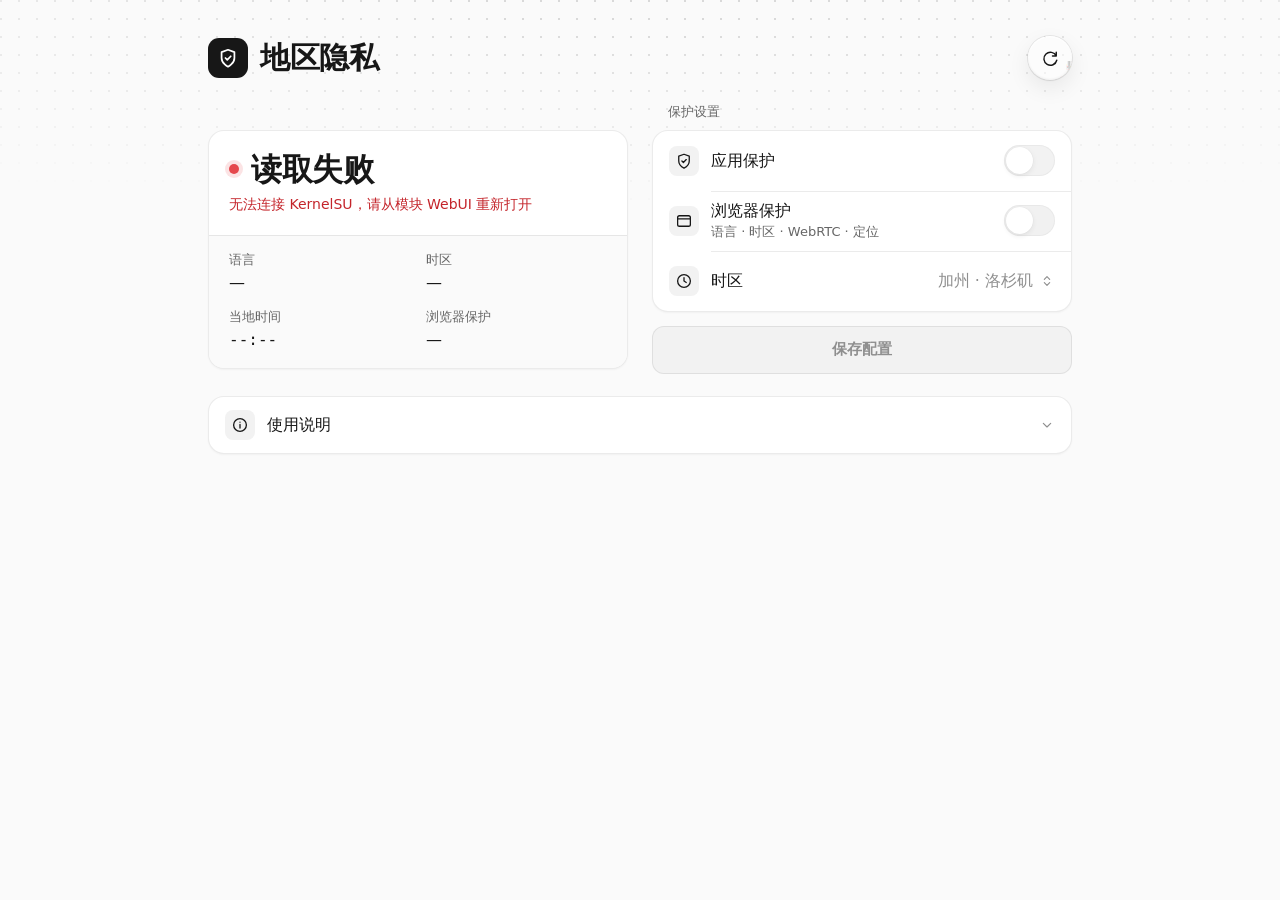
==== ksu-module/webroot/index.html @ 0f2ae7e0 "Region Guard 1.8: KernelSU + LSPosed + Zygisk region privacy module KernelSU module (WebUI, state sy" ====
<!doctype html>
<html lang="zh-CN">
<head>
  <meta charset="utf-8">
  <meta name="viewport" content="width=device-width, initial-scale=1, viewport-fit=cover">
  <meta name="color-scheme" content="light dark">
  <meta http-equiv="Content-Security-Policy" content="default-src 'none'; script-src 'self'; style-src 'self'; img-src 'self' data:; connect-src 'none'; base-uri 'none'; form-action 'none'; object-src 'none'">
  <title>地区隐私</title>
  <link rel="stylesheet" href="style.css?v=1.8">
  <script type="module" src="app.js?v=1.8"></script>
</head>
<body>
  <svg class="symbols" aria-hidden="true" xmlns="http://www.w3.org/2000/svg">
    <defs id="lens-defs"></defs>
    <symbol id="icon-shield" viewBox="0 0 24 24">
      <path d="M12 21.5s7-3.4 7-9.6V5.6L12 3 5 5.6v6.3c0 6.2 7 9.6 7 9.6Z"/>
      <path d="m9.2 12 2 2 3.8-3.9"/>
    </symbol>
    <symbol id="icon-refresh" viewBox="0 0 24 24">
      <path d="M19.5 5v4.5H15m4.5 0a7.8 7.8 0 1 0 .6 5.2"/>
    </symbol>
    <symbol id="icon-browser" viewBox="0 0 24 24">
      <rect x="3.5" y="5" width="17" height="14" rx="2.5"/>
      <path d="M3.5 9.2h17"/>
    </symbol>
    <symbol id="icon-clock" viewBox="0 0 24 24">
      <circle cx="12" cy="12" r="8.5"/>
      <path d="M12 7.5V12l3 2"/>
    </symbol>
    <symbol id="icon-selector" viewBox="0 0 24 24">
      <path d="m8 9.5 4-4 4 4M8 14.5l4 4 4-4"/>
    </symbol>
    <symbol id="icon-chevron" viewBox="0 0 24 24">
      <path d="m6.5 9.5 5.5 5.5 5.5-5.5"/>
    </symbol>
    <symbol id="icon-check" viewBox="0 0 24 24">
      <path d="m5 12.5 4.5 4.5L19 7.5"/>
    </symbol>
    <symbol id="icon-close" viewBox="0 0 24 24">
      <path d="m7 7 10 10M7 17 17 7"/>
    </symbol>
    <symbol id="icon-info" viewBox="0 0 24 24">
      <circle cx="12" cy="12" r="8.5"/>
      <path d="M12 11.2V16m0-7.8h.01"/>
    </symbol>
  </svg>

  <main class="page">
    <header class="nav">
      <span class="brand" aria-hidden="true">
        <svg class="icon"><use href="#icon-shield"/></svg>
      </span>
      <h1>地区隐私</h1>
      <button id="refresh" class="icon-button glass" type="button" aria-label="刷新状态" title="刷新状态">
        <svg class="icon" aria-hidden="true"><use href="#icon-refresh"/></svg>
      </button>
    </header>

    <div class="layout">
      <section id="hero" class="card status" data-state="loading" aria-label="保护状态">
        <div class="status-head" role="status">
          <p class="status-line">
            <span class="status-dot" aria-hidden="true"></span>
            <span id="status">读取中…</span>
          </p>
          <p id="status-detail" class="status-detail" hidden></p>
        </div>
        <dl class="meta">
          <div class="meta-item">
            <dt>语言</dt>
            <dd id="meta-language">—</dd>
          </div>
          <div class="meta-item">
            <dt>时区</dt>
            <dd id="meta-zone">—</dd>
          </div>
          <div class="meta-item">
            <dt>当地时间</dt>
            <dd id="meta-time" class="mono">--:--</dd>
          </div>
          <div class="meta-item">
            <dt>浏览器保护</dt>
            <dd id="meta-browsers">—</dd>
          </div>
        </dl>
      </section>

      <section class="section" aria-labelledby="settings-title">
        <h2 id="settings-title" class="section-header">保护设置</h2>
        <form id="settings">
          <div class="list">
            <label class="row" for="enabled">
              <span class="tile" aria-hidden="true">
                <svg class="icon"><use href="#icon-shield"/></svg>
              </span>
              <span id="enabled-label" class="row-title">应用保护</span>
              <span class="switch">
                <input id="enabled" type="checkbox" role="switch" aria-labelledby="enabled-label" disabled>
                <span class="switch-track" aria-hidden="true"></span>
              </span>
            </label>

            <label class="row" for="browsers">
              <span class="tile" aria-hidden="true">
                <svg class="icon"><use href="#icon-browser"/></svg>
              </span>
              <span class="row-text">
                <span id="browsers-label" class="row-title">浏览器保护</span>
                <span id="browsers-detail" class="row-subtitle">语言 · 时区 · WebRTC · 定位</span>
              </span>
              <span class="switch">
                <input id="browsers" type="checkbox" role="switch" aria-labelledby="browsers-label" aria-describedby="browsers-detail" disabled>
                <span class="switch-track" aria-hidden="true"></span>
              </span>
            </label>

            <div class="row zone-row">
              <span class="tile" aria-hidden="true">
                <svg class="icon"><use href="#icon-clock"/></svg>
              </span>
              <label id="zone-label" for="zone" class="row-title">时区</label>
              <div class="picker">
                <select id="zone" disabled>
                  <option value="America/Los_Angeles">加州 · 洛杉矶</option>
                  <option value="America/New_York">美国东部 · 纽约</option>
                  <option value="Asia/Tokyo">日本 · 东京</option>
                  <option value="Europe/London">英国 · 伦敦</option>
                  <option value="UTC">UTC</option>
                </select>
                <button id="zone-trigger" type="button" aria-haspopup="dialog" aria-controls="zone-dialog"
                  aria-expanded="false" aria-labelledby="zone-label zone-value" hidden disabled>
                  <span id="zone-value"></span>
                </button>
                <svg class="icon picker-icon" aria-hidden="true"><use href="#icon-selector"/></svg>
              </div>
            </div>
          </div>
          <button id="save" class="button primary" type="submit" disabled>保存配置</button>
          <p id="feedback" class="section-footer" role="status"></p>
        </form>
      </section>

      <details class="list disclosure">
        <summary class="row">
          <span class="tile" aria-hidden="true">
            <svg class="icon"><use href="#icon-info"/></svg>
          </span>
          <span class="row-title">使用说明</span>
          <svg class="icon disclosure-chevron" aria-hidden="true"><use href="#icon-chevron"/></svg>
        </summary>
        <div class="disclosure-body">
          <p>保存后，强行停止并重新打开目标应用才会生效。应用保护依赖已启用的 LSPosed，时区按当地规则自动处理夏令时。</p>
          <p>浏览器保护作用于 LSPosed 勾选的浏览器及其打开的所有网站。Chrome 和 Edge 每次启动时重设网页语言与定位权限，并禁止 WebRTC 绕过代理发送 UDP。</p>
          <p>Chrome 和 Edge 冷启动后第一个网页的时区由 Zygisk 部分修正，安装后重启一次生效。Via 冷启动后的第一个网页仍可能读到系统时区，也无法限制 WebRTC，靠 VPN 保持同一出口。</p>
        </div>
      </details>
    </div>
  </main>

  <dialog id="zone-dialog" class="sheet-dialog" aria-labelledby="zone-title">
    <div class="sheet glass">
      <header class="sheet-header">
        <h2 id="zone-title">选择时区</h2>
        <button id="zone-close" class="close-button" type="button" aria-label="关闭">
          <svg class="icon" aria-hidden="true"><use href="#icon-close"/></svg>
        </button>
      </header>
      <ul id="zone-options" class="list zone-options" role="list"></ul>
    </div>
  </dialog>

  <template id="zone-option">
    <li>
      <button type="button" class="zone-option">
        <span class="zone-option-label row-title"></span>
        <span class="zone-offset mono"></span>
        <svg class="icon zone-check" aria-hidden="true"><use href="#icon-check"/></svg>
      </button>
    </li>
  </template>
</body>
</html>
---- ksu-module/webroot/style.css ----
/*
 * Region Guard WebUI 1.5
 * Palette: Geist-style neutral scale with one blue accent and status colors.
 * Layout: SwiftUI-style large title and inset grouped lists.
 * Material: Liquid Glass only on floating controls (refresh button, time zone sheet).
 */
:root {
  color-scheme: light dark;
  --sans: system-ui, -apple-system, "Segoe UI", Roboto, "Noto Sans CJK SC", "PingFang SC", sans-serif;
  --mono: ui-monospace, "SFMono-Regular", "Roboto Mono", "Droid Sans Mono", Menlo, Consolas, monospace;
  font: 16px/1.5 var(--sans);
  -webkit-text-size-adjust: 100%;

  --bg: #fafafa;
  --bg-subtle: #fafafa;
  --surface: #ffffff;
  --fill: #f2f2f2;
  --fill-pressed: #ebebeb;
  --border: #00000014;
  --border-strong: #0000002e;
  --text: #171717;
  --text-2: #666666;
  --text-3: #8f8f8f;
  --accent: #0070f3;
  --accent-text: #0062d1;
  --primary: #171717;
  --on-primary: #ffffff;
  --switch-off: #e5e5e5;
  --grid-dot: #00000021;

  --green: #1f9d55;
  --green-text: #18794e;
  --green-soft: #1f9d5526;
  --amber: #f5a623;
  --amber-text: #9a5b00;
  --amber-soft: #f5a62333;
  --red: #e5484d;
  --red-text: #c4252b;
  --red-soft: #e5484d26;
  --gray: #a1a1a1;
  --gray-soft: #a1a1a12e;

  --shadow-card: 0 1px 2px #0000000a;
  --radius-card: 16px;

  --glass-tint: #ffffff73;
  --sheet-surface: #f5f5f5;
  --glass-edge: #00000014;
  --glass-rim: #ffffff;
  --glass-rim-low: #ffffffb3;
  --glass-highlight: #ffffffd9;
  --glass-shade: #0000000d;
  --glass-shadow: 0 1px 2px #0000000f, 0 8px 22px #00000014;
  --glass-fill: #0000000d;
  --scrim: #0000004d;
}

@media (prefers-color-scheme: dark) {
  :root {
    --bg: #000000;
    --bg-subtle: #000000;
    --surface: #0a0a0a;
    --fill: #1f1f1f;
    --fill-pressed: #262626;
    --border: #ffffff1f;
    --border-strong: #ffffff3d;
    --text: #ededed;
    --text-2: #a1a1a1;
    --text-3: #707070;
    --accent: #0a72ef;
    --accent-text: #52a8ff;
    --primary: #ededed;
    --on-primary: #0a0a0a;
    --switch-off: #333333;
    --grid-dot: #ffffff24;

    --green: #3ecf8e;
    --green-text: #5fd39a;
    --green-soft: #3ecf8e29;
    --amber: #f5a623;
    --amber-text: #ffb224;
    --amber-soft: #f5a62329;
    --red: #ff5a5f;
    --red-text: #ff6b70;
    --red-soft: #ff5a5f29;
    --gray: #707070;
    --gray-soft: #7070702e;

    --shadow-card: 0 0 #0000;

    --glass-tint: #ffffff12;
    --sheet-surface: #141414;
    --glass-edge: #ffffff17;
    --glass-rim: #ffffffa6;
    --glass-rim-low: #ffffff40;
    --glass-highlight: #ffffff33;
    --glass-shade: #00000066;
    --glass-shadow: 0 1px 2px #0000004d, 0 10px 28px #00000099;
    --glass-fill: #ffffff1a;
    --scrim: #00000099;
  }
}

* { box-sizing: border-box; }

body {
  min-height: 100vh;
  margin: 0;
  color: var(--text);
  background: var(--bg);
  -webkit-font-smoothing: antialiased;
}

/* Faint Geist-style dot grid behind the title; it also gives the glass something to refract. */
body::before {
  position: absolute;
  z-index: -1;
  top: 0;
  right: 0;
  left: 0;
  height: 300px;
  content: "";
  pointer-events: none;
  background-image: radial-gradient(circle at 1px 1px, var(--grid-dot) 1px, transparent 1.5px);
  background-size: 18px 18px;
  -webkit-mask-image: radial-gradient(130% 100% at 50% 0%, #000 10%, transparent 72%);
  mask-image: radial-gradient(130% 100% at 50% 0%, #000 10%, transparent 72%);
}

button, select, input { font: inherit; }

button {
  color: inherit;
  cursor: pointer;
  -webkit-tap-highlight-color: transparent;
}

button:disabled { cursor: default; }
label, summary { -webkit-tap-highlight-color: transparent; }

:where(button, select, input, summary):focus-visible {
  outline: 2px solid var(--accent);
  outline-offset: 2px;
}

.symbols {
  position: absolute;
  width: 0;
  height: 0;
  overflow: hidden;
}

.icon {
  display: block;
  width: 20px;
  height: 20px;
  flex: none;
  fill: none;
  stroke: currentColor;
  stroke-width: 1.75;
  stroke-linecap: round;
  stroke-linejoin: round;
}

.mono {
  font-family: var(--mono);
  font-variant-numeric: tabular-nums;
  letter-spacing: 0;
}

/* Page and navigation */

.page {
  max-width: 920px;
  margin: 0 auto;
  padding: max(20px, env(safe-area-inset-top)) max(16px, env(safe-area-inset-right))
    max(28px, env(safe-area-inset-bottom)) max(16px, env(safe-area-inset-left));
}

.nav {
  display: flex;
  align-items: center;
  gap: 12px;
  margin: 4px 0 22px;
}

.brand {
  display: grid;
  width: 40px;
  height: 40px;
  flex: none;
  place-items: center;
  border-radius: 11px;
  color: var(--on-primary);
  background: var(--primary);
}

.brand .icon { width: 22px; height: 22px; stroke-width: 1.9; }

.nav h1 {
  min-width: 0;
  margin: 0;
  font-size: clamp(1.6rem, 7vw, 1.9rem);
  font-weight: 700;
  line-height: 1.15;
  letter-spacing: -.01em;
}

.icon-button {
  display: grid;
  width: 44px;
  height: 44px;
  flex: none;
  place-items: center;
  margin-left: auto;
  padding: 0;
  border: 0;
  border-radius: 50%;
  color: var(--text);
}

.icon-button[aria-busy="true"] .icon { animation: spin .9s linear infinite; }

.layout { display: grid; gap: 22px; }

/* Liquid Glass material: tint, specular rim, soft shadow, optional SVG refraction (glass.js). */

.glass {
  position: relative;
  isolation: isolate;
  background: var(--surface);
  box-shadow: 0 0 0 1px var(--glass-edge), var(--glass-shadow);
}

.glass::before,
.glass::after {
  position: absolute;
  z-index: -1;
  inset: 0;
  content: "";
  border-radius: inherit;
  pointer-events: none;
}

.glass::before {
  padding: 1px;
  background: linear-gradient(140deg, var(--glass-rim), transparent 34%, transparent 64%, var(--glass-rim-low));
  -webkit-mask: linear-gradient(#000 0 0) content-box, linear-gradient(#000 0 0);
  -webkit-mask-composite: xor;
  mask: linear-gradient(#000 0 0) content-box exclude, linear-gradient(#000 0 0);
}

.glass::after {
  box-shadow: inset 0 1px 1px var(--glass-highlight), inset 0 -1px 2px var(--glass-shade);
}

@supports (backdrop-filter: blur(1px)) or (-webkit-backdrop-filter: blur(1px)) {
  .glass {
    --glass-blur: 1px;
    background: var(--glass-tint);
    -webkit-backdrop-filter: blur(var(--glass-blur)) saturate(170%);
    backdrop-filter: blur(var(--glass-blur)) saturate(170%);
  }

  .glass.lens {
    -webkit-backdrop-filter: blur(var(--glass-blur)) var(--lens) saturate(170%);
    backdrop-filter: blur(var(--glass-blur)) var(--lens) saturate(170%);
  }
}

/* Status card (Geist deployment-card layout) */

.card {
  overflow: hidden;
  border: 1px solid var(--border);
  border-radius: var(--radius-card);
  background: var(--surface);
  box-shadow: var(--shadow-card);
}

.status {
  --dot: var(--gray);
  --dot-soft: var(--gray-soft);
}

.status[data-state="active"] { --dot: var(--green); --dot-soft: var(--green-soft); }
.status[data-state="pending"] { --dot: var(--amber); --dot-soft: var(--amber-soft); }
.status[data-state="error"] { --dot: var(--red); --dot-soft: var(--red-soft); }

.status-head { padding: 20px; }

.status-line {
  display: flex;
  align-items: center;
  gap: 12px;
  margin: 0;
  font-size: clamp(1.6rem, 7.4vw, 1.95rem);
  font-weight: 700;
  line-height: 1.2;
  letter-spacing: -.01em;
}

.status-dot {
  position: relative;
  width: 10px;
  height: 10px;
  flex: none;
  border-radius: 50%;
  background: var(--dot);
  box-shadow: 0 0 0 4px var(--dot-soft);
}

.status-dot::after {
  position: absolute;
  inset: 0;
  content: "";
  border-radius: inherit;
  background: var(--dot);
  opacity: 0;
}

.status-detail {
  margin: 6px 0 0;
  color: var(--text-2);
  font-size: 14px;
}

.status[data-state="error"] .status-detail { color: var(--red-text); }

.meta {
  display: grid;
  grid-template-columns: minmax(0, 1fr) minmax(0, 1fr);
  gap: 14px 16px;
  margin: 0;
  padding: 15px 20px 17px;
  border-top: 1px solid var(--border);
  background: var(--bg-subtle);
}

.meta-item { min-width: 0; }

.meta dt {
  color: var(--text-2);
  font-size: 13px;
  line-height: 1.4;
}

.meta dd {
  margin: 3px 0 0;
  font-size: 16px;
  font-weight: 500;
  line-height: 1.35;
  overflow-wrap: anywhere;
}

/* Inset grouped list (SwiftUI Form) */

.section-header {
  margin: 0 0 8px;
  padding: 0 16px;
  color: var(--text-2);
  font-size: 13px;
  font-weight: 500;
}

.list {
  margin: 0;
  padding: 0;
  overflow: hidden;
  border: 1px solid var(--border);
  border-radius: var(--radius-card);
  background: var(--surface);
  box-shadow: var(--shadow-card);
  list-style: none;
}

.row {
  position: relative;
  display: flex;
  min-height: 56px;
  align-items: center;
  gap: 12px;
  padding: 8px 16px;
}

.row + .row::before,
.zone-options li + li .zone-option::before {
  position: absolute;
  top: 0;
  right: 0;
  left: 58px;
  content: "";
  border-top: 1px solid var(--border);
}

label.row:has(input:enabled) { cursor: pointer; }

.tile {
  display: grid;
  width: 30px;
  height: 30px;
  flex: none;
  place-items: center;
  border-radius: 8px;
  color: var(--text);
  background: var(--fill);
}

.tile .icon { width: 18px; height: 18px; }

.row-title {
  min-width: 0;
  flex: 1;
  font-size: 16px;
  font-weight: 500;
  line-height: 1.35;
}

.row-text {
  display: flex;
  min-width: 0;
  flex: 1;
  flex-direction: column;
  gap: 1px;
}

.row-subtitle {
  color: var(--text-2);
  font-size: 13px;
  line-height: 1.35;
}

/* Switch */

.switch {
  position: relative;
  display: grid;
  width: 51px;
  height: 44px;
  flex: none;
  align-items: center;
}

.switch input {
  position: absolute;
  z-index: 1;
  inset: 0;
  width: 100%;
  height: 100%;
  margin: 0;
  opacity: 0;
  cursor: inherit;
}

.switch-track {
  position: relative;
  height: 31px;
  border-radius: 999px;
  background: var(--switch-off);
  box-shadow: inset 0 0 0 1px var(--border);
  transition: background-color .2s ease;
}

.switch-track::after {
  position: absolute;
  top: 2px;
  left: 2px;
  width: 27px;
  height: 27px;
  content: "";
  border-radius: 999px;
  background: #fff;
  box-shadow: 0 2px 5px #00000026, 0 0 0 .5px #0000000f;
  transition: transform .26s cubic-bezier(.3, .7, .4, 1), width .18s ease;
}

.switch input:checked + .switch-track { background: var(--accent); box-shadow: none; }
.switch input:checked + .switch-track::after { transform: translateX(20px); }
.switch input:enabled:active + .switch-track::after { width: 33px; }
.switch input:checked:enabled:active + .switch-track::after { transform: translateX(14px); }
.switch input:focus-visible + .switch-track { outline: 2px solid var(--accent); outline-offset: 2px; }
.switch input:disabled + .switch-track { opacity: .5; }

/* Time zone picker row */

.picker {
  display: flex;
  min-width: 0;
  max-width: 62%;
  align-items: center;
  gap: 4px;
  color: var(--text-2);
}

.picker :is(select, button) {
  min-width: 0;
  max-width: 100%;
  min-height: 44px;
  appearance: none;
  padding: 0 2px;
  border: 0;
  color: var(--text-2);
  background: transparent;
  cursor: pointer;
  font-size: 16px;
  text-align: right;
  text-overflow: ellipsis;
}

.picker :is(select, button):disabled { color: var(--text-3); cursor: default; }

#zone-value {
  display: block;
  overflow: hidden;
  white-space: nowrap;
  text-overflow: ellipsis;
}

/* The whole row opens the sheet, like a SwiftUI menu picker. */
#zone-trigger::after {
  position: absolute;
  inset: 0;
  content: "";
}

#zone-trigger:focus-visible { outline: none; }
#zone-trigger:focus-visible::after { outline: 2px solid var(--accent); outline-offset: -3px; border-radius: 12px; }

.picker-icon { width: 16px; height: 16px; color: var(--text-3); }

/* Actions */

.button {
  display: flex;
  width: 100%;
  min-height: 48px;
  align-items: center;
  justify-content: center;
  gap: 8px;
  padding: 0 16px;
  border: 1px solid transparent;
  border-radius: 12px;
  font-size: 15px;
  font-weight: 600;
}

.button.primary {
  margin-top: 14px;
  color: var(--on-primary);
  background: var(--primary);
}

.button.primary:disabled {
  border-color: var(--border);
  color: var(--text-3);
  background: var(--fill);
}

.section-footer {
  min-height: 1.45em;
  margin: 8px 16px 0;
  color: var(--text-2);
  font-size: 13px;
  line-height: 1.45;
}

.section-footer:empty { min-height: 0; margin: 0; }
.section-footer[data-kind="success"] { color: var(--green-text); }
.section-footer[data-kind="error"] { color: var(--red-text); }

/* Disclosure (help) */

.disclosure summary {
  cursor: pointer;
  list-style: none;
}

.disclosure summary::-webkit-details-marker { display: none; }
.disclosure summary:focus-visible { outline-offset: -3px; border-radius: var(--radius-card); }

.disclosure-chevron {
  width: 16px;
  height: 16px;
  color: var(--text-3);
}

.disclosure[open] .disclosure-chevron { transform: rotate(180deg); }

.disclosure-body {
  padding: 0 16px 14px 58px;
  color: var(--text-2);
  font-size: 14px;
  line-height: 1.6;
}

.disclosure-body p { margin: 0 0 8px; }
.disclosure-body p:last-child { margin-bottom: 0; }

/* Time zone sheet */

.sheet-dialog:not([open]) { display: none; }

.sheet-dialog {
  width: min(480px, calc(100% - 16px));
  max-width: none;
  max-height: calc(100% - 24px);
  margin: auto auto max(8px, env(safe-area-inset-bottom));
  padding: 0;
  overflow: visible;
  border: 0;
  border-radius: 32px;
  color: var(--text);
  background: none;
}

.sheet-dialog::backdrop { background: var(--scrim); }

.sheet {
  max-height: calc(100vh - 24px);
  overflow: auto;
  overscroll-behavior: contain;
  padding: 14px 10px 10px;
  border-radius: inherit;
  background: var(--surface);
}

/* The sheet keeps the glass rim, highlight and shadow but no backdrop blur: blurring the backdrop of
   a moving sheet cost about 5 ms per frame on a 120 Hz, 3.5x phone screen and made the slide-in stutter. */
.sheet.glass {
  background: var(--sheet-surface);
  -webkit-backdrop-filter: none;
  backdrop-filter: none;
}

.sheet-header {
  display: flex;
  align-items: center;
  justify-content: space-between;
  gap: 12px;
  margin: 0 4px 12px 10px;
}

.sheet-header h2 {
  margin: 0;
  font-size: 20px;
  font-weight: 700;
  line-height: 1.3;
  letter-spacing: -.01em;
}

.close-button {
  display: grid;
  width: 44px;
  height: 44px;
  flex: none;
  place-items: center;
  padding: 0;
  border: 0;
  border-radius: 50%;
  color: var(--text-2);
  background: var(--glass-fill);
}

.close-button .icon { width: 18px; height: 18px; }

.zone-options { border-radius: 22px; }

.zone-option {
  position: relative;
  display: flex;
  width: 100%;
  min-height: 56px;
  align-items: center;
  gap: 12px;
  padding: 8px 16px;
  border: 0;
  background: transparent;
  text-align: left;
}

.zone-options li + li .zone-option::before { left: 16px; }

.zone-offset {
  flex: none;
  color: var(--text-2);
  font-size: 12px;
}

.zone-check {
  color: var(--accent-text);
  stroke-width: 2.2;
  visibility: hidden;
}

.zone-option[aria-current="true"] .zone-check { visibility: visible; }
.zone-option[aria-current="true"] .zone-option-label { font-weight: 650; }

/* Pressed and hover feedback */

label.row:has(input:enabled):active,
.zone-row:has(#zone-trigger:enabled:active),
.disclosure summary:active,
.zone-option:active { background: var(--fill); }

@media (hover: hover) {
  label.row:has(input:enabled):hover,
  .zone-row:has(#zone-trigger:enabled:hover),
  .disclosure summary:hover,
  .zone-option:hover { background: var(--bg-subtle); }
  .button.primary:enabled:hover { opacity: .88; }
  .close-button:hover { color: var(--text); }
}

/* Motion */

@media (prefers-reduced-motion: no-preference) {
  .icon-button, .button, .close-button { transition: transform .22s cubic-bezier(.3, .7, .4, 1.4), opacity .15s ease; }
  .icon-button:enabled:active { transform: scale(1.08); }
  :is(.button, .close-button):enabled:active { transform: scale(.98); }
  .disclosure-chevron { transition: transform .2s ease; }
  /* Pulse only while loading: an endless animation keeps the WebView redrawing every frame. */
  .status[data-state="loading"] .status-dot::after { animation: pulse 1.6s ease-out infinite; }
  /* Transform only, and no forwards fill: an opacity animation would make the dialog a backdrop root
     and the glass sheet would stop blurring the page behind it. */
  .sheet-dialog[open] { animation: sheet-in .38s cubic-bezier(.32, .72, 0, 1) backwards; }
  .sheet-dialog[open]::backdrop { animation: fade-in .2s ease both; }
}

@keyframes pulse {
  0% { transform: scale(1); opacity: .45; }
  70%, 100% { transform: scale(2.8); opacity: 0; }
}

@keyframes spin { to { transform: rotate(360deg); } }
@keyframes sheet-in { from { transform: translateY(calc(100% + 24px)); } }
@keyframes fade-in { from { opacity: 0; } }

@media (prefers-reduced-motion: reduce) {
  .switch-track, .switch-track::after { transition: none; }
  .icon-button[aria-busy="true"] .icon { animation: none; }
}

/* Accessibility fallbacks: opaque surfaces, stronger lines, system colors. */

@media (prefers-reduced-transparency: reduce), (prefers-contrast: more) {
  .glass, .glass.lens, .sheet.glass {
    background: var(--surface);
    -webkit-backdrop-filter: none;
    backdrop-filter: none;
  }
}

@media (prefers-contrast: more) {
  :root {
    --border: var(--border-strong);
    --text-2: var(--text);
  }
  body::before { display: none; }
}

@media (forced-colors: active) {
  .switch input { opacity: 1; appearance: auto; }
  .switch-track { display: none; }
  .picker select { appearance: auto; }
  .picker select:not([hidden]) ~ .picker-icon { display: none; }
  body::before, .glass::before, .glass::after { display: none; }
  .status-dot { border: 1px solid CanvasText; }
  .zone-option[aria-current="true"] { outline: 2px solid Highlight; outline-offset: -2px; }
}

/* Sizes */

@media (max-width: 350px) {
  .page { padding-left: 12px; padding-right: 12px; }
  .row { gap: 10px; padding: 8px 12px; }
  .row + .row::before { left: 52px; }
  .disclosure-body { padding-left: 52px; }
  .status-head { padding: 16px; }
  .meta { padding: 14px 16px 16px; gap: 12px; }
}

@media (min-width: 720px) {
  .page {
    padding: max(32px, env(safe-area-inset-top)) max(28px, env(safe-area-inset-right))
      max(32px, env(safe-area-inset-bottom)) max(28px, env(safe-area-inset-left));
  }
  .layout {
    grid-template-columns: minmax(0, 1fr) minmax(0, 1fr);
    gap: 22px 24px;
    align-items: start;
  }
  .disclosure { grid-column: 1 / -1; }
  /* Line the status card up with the settings list, which sits under a section header. */
  .status { margin-top: calc(13px * 1.5 + 8px); }
  .sheet-dialog { margin: auto; }
}
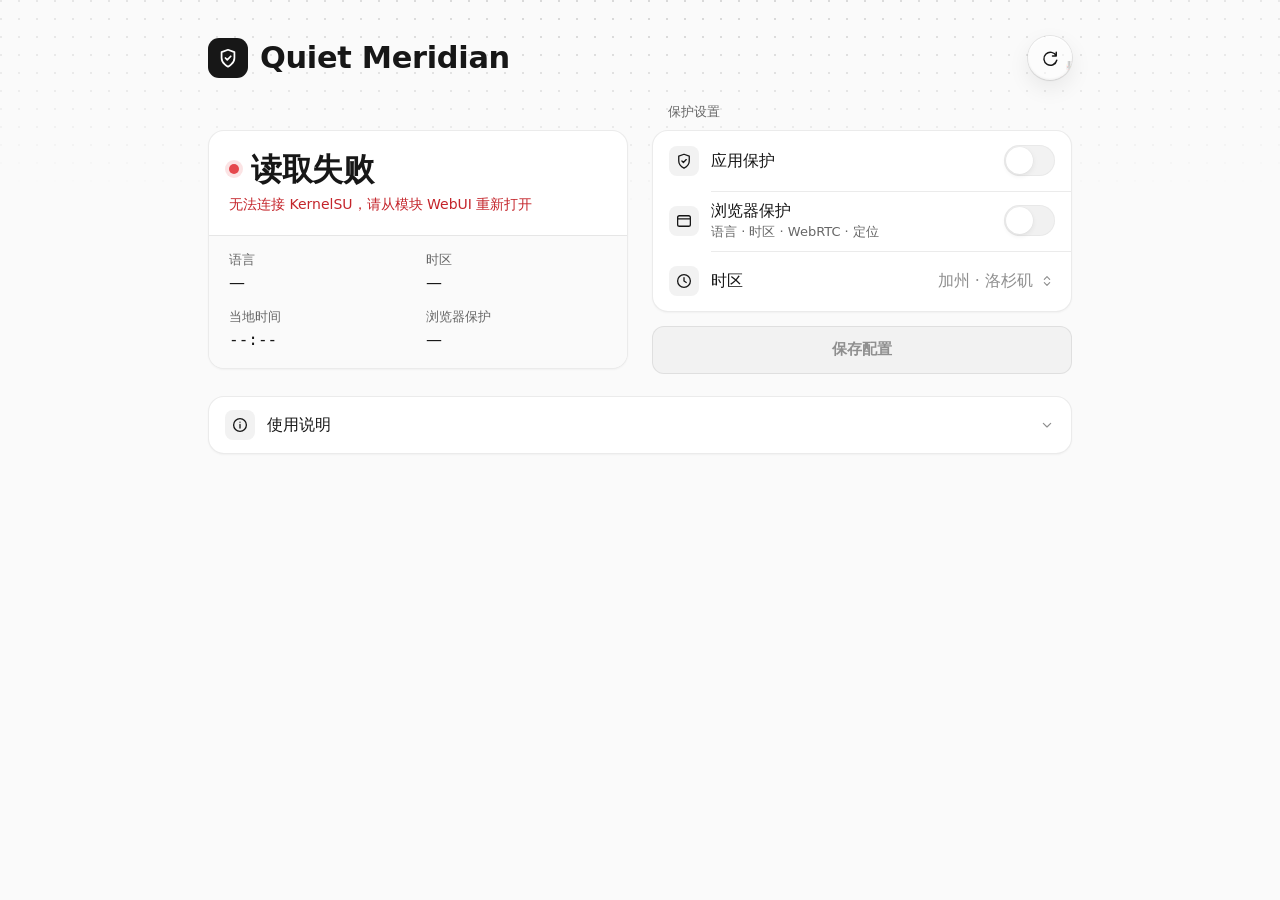
==== commit a4f10ae2: "Prepare Quiet Meridian 1.0 release" ====
--- a/ksu-module/webroot/index.html
+++ b/ksu-module/webroot/index.html
@@ -5,7 +5,7 @@
   <meta name="viewport" content="width=device-width, initial-scale=1, viewport-fit=cover">
   <meta name="color-scheme" content="light dark">
   <meta http-equiv="Content-Security-Policy" content="default-src 'none'; script-src 'self'; style-src 'self'; img-src 'self' data:; connect-src 'none'; base-uri 'none'; form-action 'none'; object-src 'none'">
-  <title>地区隐私</title>
+  <title>Quiet Meridian</title>
   <link rel="stylesheet" href="style.css?v=1.8">
   <script type="module" src="app.js?v=1.8"></script>
 </head>
@@ -50,7 +50,7 @@
       <span class="brand" aria-hidden="true">
         <svg class="icon"><use href="#icon-shield"/></svg>
       </span>
-      <h1>地区隐私</h1>
+      <h1>Quiet Meridian</h1>
       <button id="refresh" class="icon-button glass" type="button" aria-label="刷新状态" title="刷新状态">
         <svg class="icon" aria-hidden="true"><use href="#icon-refresh"/></svg>
       </button>
@@ -151,7 +151,7 @@
         <div class="disclosure-body">
           <p>保存后，强行停止并重新打开目标应用才会生效。应用保护依赖已启用的 LSPosed，时区按当地规则自动处理夏令时。</p>
           <p>浏览器保护作用于 LSPosed 勾选的浏览器及其打开的所有网站。Chrome 和 Edge 每次启动时重设网页语言与定位权限，并禁止 WebRTC 绕过代理发送 UDP。</p>
-          <p>Chrome 和 Edge 冷启动后第一个网页的时区由 Zygisk 部分修正，安装后重启一次生效。Via 冷启动后的第一个网页仍可能读到系统时区，也无法限制 WebRTC，靠 VPN 保持同一出口。</p>
+          <p>首次安装或更新浏览器保护的 Zygisk 部分后需要重启。Via 使用 WebView，支持的保护项目以浏览器实测为准。</p>
         </div>
       </details>
     </div>
--- a/ksu-module/webroot/style.css
+++ b/ksu-module/webroot/style.css
@@ -1,5 +1,5 @@
 /*
- * Region Guard WebUI 1.5
+ * Quiet Meridian WebUI
  * Palette: Geist-style neutral scale with one blue accent and status colors.
  * Layout: SwiftUI-style large title and inset grouped lists.
  * Material: Liquid Glass only on floating controls (refresh button, time zone sheet).
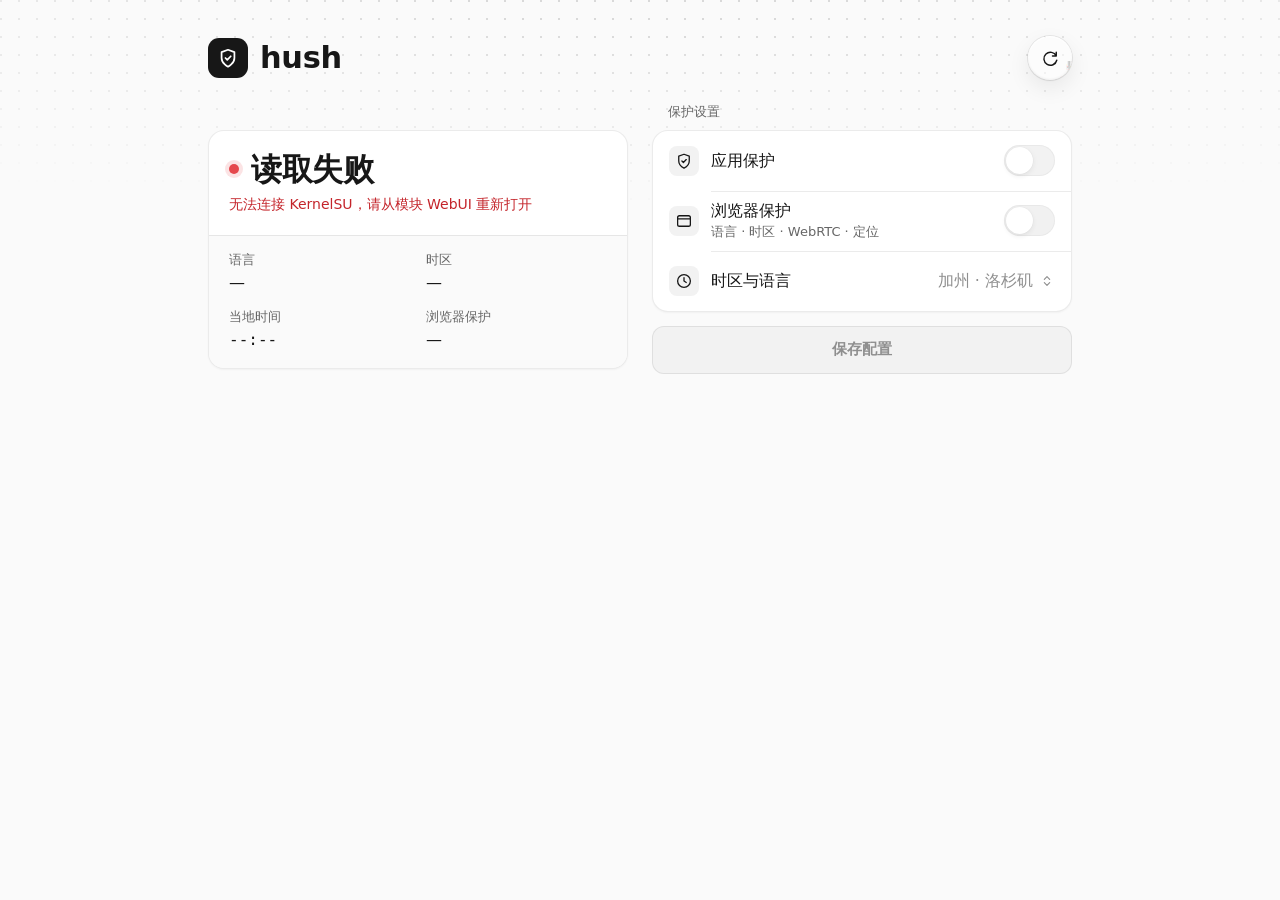
==== commit 496c7636: "Release hush 1.1 with time zone language presets Rename the module to hush, use the supplied crescen" ====
--- a/ksu-module/webroot/index.html
+++ b/ksu-module/webroot/index.html
@@ -5,9 +5,9 @@
   <meta name="viewport" content="width=device-width, initial-scale=1, viewport-fit=cover">
   <meta name="color-scheme" content="light dark">
   <meta http-equiv="Content-Security-Policy" content="default-src 'none'; script-src 'self'; style-src 'self'; img-src 'self' data:; connect-src 'none'; base-uri 'none'; form-action 'none'; object-src 'none'">
-  <title>Quiet Meridian</title>
-  <link rel="stylesheet" href="style.css?v=1.8">
-  <script type="module" src="app.js?v=1.8"></script>
+  <title>hush</title>
+  <link rel="stylesheet" href="style.css?v=1.0">
+  <script type="module" src="app.js?v=1.1"></script>
 </head>
 <body>
   <svg class="symbols" aria-hidden="true" xmlns="http://www.w3.org/2000/svg">
@@ -30,18 +30,11 @@
     <symbol id="icon-selector" viewBox="0 0 24 24">
       <path d="m8 9.5 4-4 4 4M8 14.5l4 4 4-4"/>
     </symbol>
-    <symbol id="icon-chevron" viewBox="0 0 24 24">
-      <path d="m6.5 9.5 5.5 5.5 5.5-5.5"/>
-    </symbol>
     <symbol id="icon-check" viewBox="0 0 24 24">
       <path d="m5 12.5 4.5 4.5L19 7.5"/>
     </symbol>
     <symbol id="icon-close" viewBox="0 0 24 24">
       <path d="m7 7 10 10M7 17 17 7"/>
-    </symbol>
-    <symbol id="icon-info" viewBox="0 0 24 24">
-      <circle cx="12" cy="12" r="8.5"/>
-      <path d="M12 11.2V16m0-7.8h.01"/>
     </symbol>
   </svg>
 
@@ -50,7 +43,7 @@
       <span class="brand" aria-hidden="true">
         <svg class="icon"><use href="#icon-shield"/></svg>
       </span>
-      <h1>Quiet Meridian</h1>
+      <h1>hush</h1>
       <button id="refresh" class="icon-button glass" type="button" aria-label="刷新状态" title="刷新状态">
         <svg class="icon" aria-hidden="true"><use href="#icon-refresh"/></svg>
       </button>
@@ -118,12 +111,14 @@
               <span class="tile" aria-hidden="true">
                 <svg class="icon"><use href="#icon-clock"/></svg>
               </span>
-              <label id="zone-label" for="zone" class="row-title">时区</label>
+              <label id="zone-label" for="zone" class="row-title">时区与语言</label>
               <div class="picker">
                 <select id="zone" disabled>
                   <option value="America/Los_Angeles">加州 · 洛杉矶</option>
                   <option value="America/New_York">美国东部 · 纽约</option>
                   <option value="Asia/Tokyo">日本 · 东京</option>
+                  <option value="Asia/Taipei">台北</option>
+                  <option value="Asia/Singapore">新加坡</option>
                   <option value="Europe/London">英国 · 伦敦</option>
                   <option value="UTC">UTC</option>
                 </select>
@@ -139,21 +134,6 @@
           <p id="feedback" class="section-footer" role="status"></p>
         </form>
       </section>
-
-      <details class="list disclosure">
-        <summary class="row">
-          <span class="tile" aria-hidden="true">
-            <svg class="icon"><use href="#icon-info"/></svg>
-          </span>
-          <span class="row-title">使用说明</span>
-          <svg class="icon disclosure-chevron" aria-hidden="true"><use href="#icon-chevron"/></svg>
-        </summary>
-        <div class="disclosure-body">
-          <p>保存后，强行停止并重新打开目标应用才会生效。应用保护依赖已启用的 LSPosed，时区按当地规则自动处理夏令时。</p>
-          <p>浏览器保护作用于 LSPosed 勾选的浏览器及其打开的所有网站。Chrome 和 Edge 每次启动时重设网页语言与定位权限，并禁止 WebRTC 绕过代理发送 UDP。</p>
-          <p>首次安装或更新浏览器保护的 Zygisk 部分后需要重启。Via 使用 WebView，支持的保护项目以浏览器实测为准。</p>
-        </div>
-      </details>
     </div>
   </main>
 
--- a/ksu-module/webroot/style.css
+++ b/ksu-module/webroot/style.css
@@ -1,5 +1,5 @@
 /*
- * Quiet Meridian WebUI
+ * hush WebUI
  * Palette: Geist-style neutral scale with one blue accent and status colors.
  * Layout: SwiftUI-style large title and inset grouped lists.
  * Material: Liquid Glass only on floating controls (refresh button, time zone sheet).
@@ -568,34 +568,6 @@
 .section-footer[data-kind="success"] { color: var(--green-text); }
 .section-footer[data-kind="error"] { color: var(--red-text); }
 
-/* Disclosure (help) */
-
-.disclosure summary {
-  cursor: pointer;
-  list-style: none;
-}
-
-.disclosure summary::-webkit-details-marker { display: none; }
-.disclosure summary:focus-visible { outline-offset: -3px; border-radius: var(--radius-card); }
-
-.disclosure-chevron {
-  width: 16px;
-  height: 16px;
-  color: var(--text-3);
-}
-
-.disclosure[open] .disclosure-chevron { transform: rotate(180deg); }
-
-.disclosure-body {
-  padding: 0 16px 14px 58px;
-  color: var(--text-2);
-  font-size: 14px;
-  line-height: 1.6;
-}
-
-.disclosure-body p { margin: 0 0 8px; }
-.disclosure-body p:last-child { margin-bottom: 0; }
-
 /* Time zone sheet */
 
 .sheet-dialog:not([open]) { display: none; }
@@ -699,13 +671,11 @@
 
 label.row:has(input:enabled):active,
 .zone-row:has(#zone-trigger:enabled:active),
-.disclosure summary:active,
 .zone-option:active { background: var(--fill); }
 
 @media (hover: hover) {
   label.row:has(input:enabled):hover,
   .zone-row:has(#zone-trigger:enabled:hover),
-  .disclosure summary:hover,
   .zone-option:hover { background: var(--bg-subtle); }
   .button.primary:enabled:hover { opacity: .88; }
   .close-button:hover { color: var(--text); }
@@ -717,7 +687,6 @@
   .icon-button, .button, .close-button { transition: transform .22s cubic-bezier(.3, .7, .4, 1.4), opacity .15s ease; }
   .icon-button:enabled:active { transform: scale(1.08); }
   :is(.button, .close-button):enabled:active { transform: scale(.98); }
-  .disclosure-chevron { transition: transform .2s ease; }
   /* Pulse only while loading: an endless animation keeps the WebView redrawing every frame. */
   .status[data-state="loading"] .status-dot::after { animation: pulse 1.6s ease-out infinite; }
   /* Transform only, and no forwards fill: an opacity animation would make the dialog a backdrop root
@@ -774,7 +743,6 @@
   .page { padding-left: 12px; padding-right: 12px; }
   .row { gap: 10px; padding: 8px 12px; }
   .row + .row::before { left: 52px; }
-  .disclosure-body { padding-left: 52px; }
   .status-head { padding: 16px; }
   .meta { padding: 14px 16px 16px; gap: 12px; }
 }
@@ -789,7 +757,6 @@
     gap: 22px 24px;
     align-items: start;
   }
-  .disclosure { grid-column: 1 / -1; }
   /* Line the status card up with the settings list, which sits under a section header. */
   .status { margin-top: calc(13px * 1.5 + 8px); }
   .sheet-dialog { margin: auto; }
